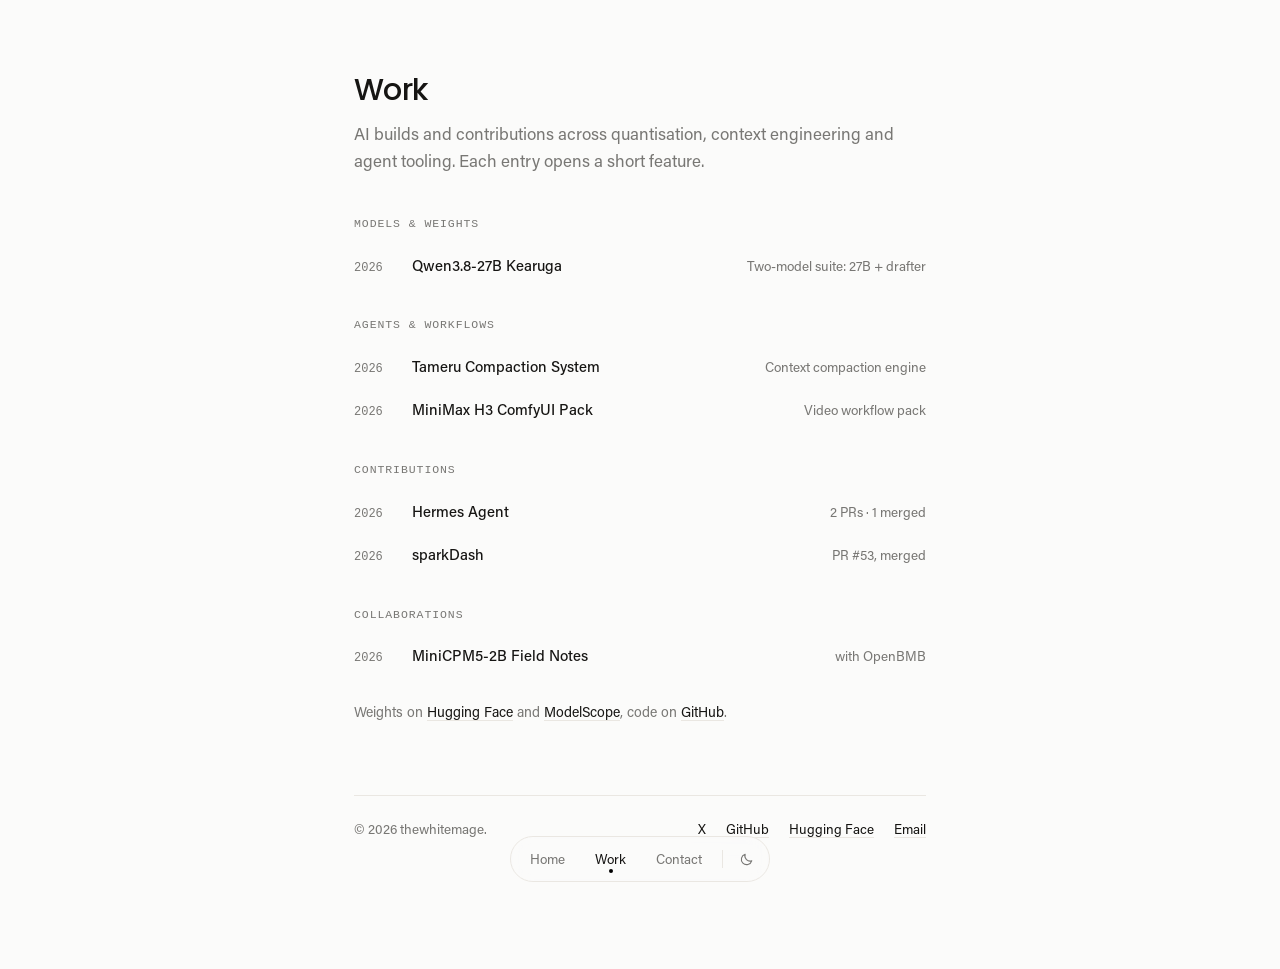
==== work.html @ 76a87692 "Initial commit: thewhitemage. portfolio site Static HTML/CSS/JS site: home, work index, contact, and" ====
<!DOCTYPE html>
<html lang="en">
<head>
  <meta charset="utf-8">
  <meta name="viewport" content="width=device-width, initial-scale=1">
  <title>Work · thewhitemage.</title>
  <meta name="description" content="AI builds and contributions: quantised models, context compaction, agent tooling and local inference. Each entry opens a short feature.">
  <meta property="og:title" content="Work · thewhitemage.">
  <meta property="og:description" content="AI builds and contributions: quantised models, context compaction, agent tooling and local inference.">
  <meta property="og:type" content="website">
  <link rel="icon" type="image/x-icon" href="assets/favicon.ico">
  <script>
    (function () {
      var t = localStorage.getItem('theme');
      if (!t) t = window.matchMedia('(prefers-color-scheme: dark)').matches ? 'dark' : 'light';
      document.documentElement.dataset.theme = t;
    })();
  </script>
  <link rel="stylesheet" href="assets/css/style.css">
</head>
<body>
<a class="skip-link" href="#main">Skip to content</a>

<main id="main" class="wrap">

  <header class="page-head">
    <h1 class="reveal">Work</h1>
    <p class="lede reveal">AI builds and contributions across quantisation, context engineering and agent tooling. Each entry opens a short feature.</p>
  </header>

  <section class="section" style="margin-top:0">
    <h3 class="group-label reveal">Models &amp; weights</h3>
    <ul class="rows">
      <li class="reveal">
        <a class="row-link" href="work/qwen-kearuga-dgx-spark.html">
          <span class="row-year">2026</span>
          <span class="row-name">Qwen3.8-27B Kearuga<span class="row-arrow">&rarr;</span></span>
          <span class="row-meta">Two-model suite: 27B + drafter</span>
        </a>
      </li>
    </ul>

    <h3 class="group-label reveal">Agents &amp; workflows</h3>
    <ul class="rows">
      <li class="reveal">
        <a class="row-link" href="work/tameru-compaction-system.html">
          <span class="row-year">2026</span>
          <span class="row-name">Tameru Compaction System<span class="row-arrow">&rarr;</span></span>
          <span class="row-meta">Context compaction engine</span>
        </a>
      </li>
      <li class="reveal">
        <a class="row-link" href="work/minimax-h3-comfyui-pack.html">
          <span class="row-year">2026</span>
          <span class="row-name">MiniMax H3 ComfyUI Pack<span class="row-arrow">&rarr;</span></span>
          <span class="row-meta">Video workflow pack</span>
        </a>
      </li>
    </ul>

    <h3 class="group-label reveal">Contributions</h3>
    <ul class="rows">
      <li class="reveal">
        <a class="row-link" href="work/hermes-agent.html">
          <span class="row-year">2026</span>
          <span class="row-name">Hermes Agent<span class="row-arrow">&rarr;</span></span>
          <span class="row-meta">2 PRs &middot; 1 merged</span>
        </a>
      </li>
      <li class="reveal">
        <a class="row-link" href="work/sparkdash.html">
          <span class="row-year">2026</span>
          <span class="row-name">sparkDash<span class="row-arrow">&rarr;</span></span>
          <span class="row-meta">PR #53, merged</span>
        </a>
      </li>
    </ul>

    <h3 class="group-label reveal">Collaborations</h3>
    <ul class="rows">
      <li class="reveal">
        <a class="row-link" href="work/minicpm5-field-notes.html">
          <span class="row-year">2026</span>
          <span class="row-name">MiniCPM5-2B Field Notes<span class="row-arrow">&rarr;</span></span>
          <span class="row-meta">with OpenBMB</span>
        </a>
      </li>
    </ul>

    <p class="note reveal">Weights on <a class="text-link" href="https://huggingface.co/0xWhiteMage" target="_blank" rel="noopener">Hugging Face</a> and <a class="text-link" href="https://modelscope.ai/organization/WhiteMage" target="_blank" rel="noopener">ModelScope</a>, code on <a class="text-link" href="https://github.com/0xWhiteMage" target="_blank" rel="noopener">GitHub</a>.</p>
  </section>

  <footer class="footer">
    <span>&copy; <span id="year">2026</span> thewhitemage.</span>
    <nav class="footer-links" aria-label="Footer">
      <a class="text-link" href="https://x.com/0xWhiteMage" target="_blank" rel="noopener">X</a>
      <a class="text-link" href="https://github.com/0xWhiteMage" target="_blank" rel="noopener">GitHub</a>
      <a class="text-link" href="https://huggingface.co/0xWhiteMage" target="_blank" rel="noopener">Hugging Face</a>
      <a class="text-link" href="mailto:hello@benjaminang.tv">Email</a>
    </nav>
  </footer>

</main>

<nav class="dock" aria-label="Primary">
  <a href="index.html">Home</a>
  <a href="work.html" aria-current="page">Work</a>
  <a href="contact.html">Contact</a>
  <span class="dock-sep" aria-hidden="true"></span>
  <button id="themeToggle" type="button" aria-label="Toggle light and dark theme" title="Toggle theme">
    <svg class="icon-moon" viewBox="0 0 24 24" fill="none" stroke="currentColor" stroke-width="1.8" stroke-linecap="round" stroke-linejoin="round" aria-hidden="true">
      <path d="M20.4 14.2A8.5 8.5 0 0 1 9.8 3.6a8.5 8.5 0 1 0 10.6 10.6Z"/>
    </svg>
    <svg class="icon-sun" viewBox="0 0 24 24" fill="none" stroke="currentColor" stroke-width="1.8" stroke-linecap="round" aria-hidden="true">
      <circle cx="12" cy="12" r="4.1"/>
      <line x1="12" y1="2.6" x2="12" y2="4.7"/>
      <line x1="12" y1="19.3" x2="12" y2="21.4"/>
      <line x1="2.6" y1="12" x2="4.7" y2="12"/>
      <line x1="19.3" y1="12" x2="21.4" y2="12"/>
      <line x1="5.4" y1="5.4" x2="6.9" y2="6.9"/>
      <line x1="17.1" y1="17.1" x2="18.6" y2="18.6"/>
      <line x1="5.4" y1="18.6" x2="6.9" y2="17.1"/>
      <line x1="17.1" y1="6.9" x2="18.6" y2="5.4"/>
    </svg>
  </button>
</nav>

<script src="assets/js/site.js"></script>
</body>
</html>
---- assets/css/style.css ----
/* thewhitemage. - document-style portfolio
   Type: Poppins (headings), Acumin Pro (body) - self-hosted brand fonts
   Theme: monochrome, black-and-white brand palette (white mage) */

@font-face {
  font-family: 'Poppins';
  font-style: normal;
  font-weight: 500;
  font-display: swap;
  src: url('../fonts/poppins-normal-500-latin.woff2') format('woff2');
}
@font-face {
  font-family: 'Acumin Pro';
  font-style: normal;
  font-weight: 400;
  font-display: swap;
  src: url('../fonts/acumin-pro-normal-400-latin.woff2') format('woff2');
}
@font-face {
  font-family: 'Acumin Pro';
  font-style: normal;
  font-weight: 500;
  font-display: swap;
  src: url('../fonts/acumin-pro-normal-500-latin.woff2') format('woff2');
}

:root {
  --bg: #FBFBFA;
  --ink: #161513;
  --muted: #787774;
  --line: #EAE7E2;
  --accent: #000000;
  --font-display: 'Poppins', 'Helvetica Neue', sans-serif;
  --font-body: 'Acumin Pro', 'Helvetica Neue', sans-serif;
  --font-mono: 'SF Mono', 'JetBrains Mono', 'Cascadia Mono', Consolas, monospace;
  --wrap: 620px;
}

html[data-theme="dark"] {
  --bg: #141311;
  --ink: #ECEAE7;
  --muted: #9B9893;
  --line: #2A2825;
  --accent: #FFFFFF;
}
@media (prefers-color-scheme: dark) {
  html:not([data-theme]) {
    --bg: #141311;
    --ink: #ECEAE7;
    --muted: #9B9893;
    --line: #2A2825;
    --accent: #FFFFFF;
  }
}

* { box-sizing: border-box; margin: 0; padding: 0; }

html {
  scroll-behavior: smooth;
  -webkit-text-size-adjust: 100%;
}

body {
  background: var(--bg);
  color: var(--ink);
  font-family: var(--font-body);
  font-size: 16px;
  line-height: 1.7;
  -webkit-font-smoothing: antialiased;
  text-rendering: optimizeLegibility;
}

::selection { background: var(--ink); color: var(--bg); }

img { display: block; max-width: 100%; }
a { color: inherit; }
ul { list-style: none; }

.wrap {
  max-width: var(--wrap);
  margin-inline: auto;
  padding: 72px 24px 128px;
}

.skip-link {
  position: absolute;
  left: -9999px;
  top: 0;
  background: var(--ink);
  color: var(--bg);
  padding: 8px 14px;
  z-index: 100;
}
.skip-link:focus { left: 8px; top: 8px; }

.text-link {
  color: var(--ink);
  text-decoration: underline;
  text-decoration-color: var(--line);
  text-underline-offset: 3px;
  transition: text-decoration-color 0.15s ease;
}
.text-link:hover { text-decoration-color: var(--ink); }

/* ---------- Bottom dock nav ---------- */

.dock {
  position: fixed;
  left: 50%;
  bottom: 18px;
  transform: translateX(-50%);
  z-index: 50;
  display: flex;
  align-items: center;
  gap: 2px;
  padding: 5px;
  border: 1px solid var(--line);
  border-radius: 999px;
  background: color-mix(in srgb, var(--bg) 82%, transparent);
  -webkit-backdrop-filter: saturate(160%) blur(10px);
  backdrop-filter: saturate(160%) blur(10px);
}
.dock a,
.dock button {
  position: relative;
  display: inline-flex;
  align-items: center;
  justify-content: center;
  height: 34px;
  padding: 0 14px;
  border: 0;
  border-radius: 999px;
  background: none;
  color: var(--muted);
  font: inherit;
  font-size: 13.5px;
  text-decoration: none;
  cursor: pointer;
  transition: color 0.15s ease, background-color 0.15s ease;
}
.dock a:hover,
.dock button:hover { color: var(--ink); }
.dock a[aria-current="page"] { color: var(--ink); }
.dock a[aria-current="page"]::after {
  content: '';
  position: absolute;
  left: 50%;
  bottom: 3px;
  width: 4px;
  height: 4px;
  border-radius: 50%;
  background: var(--accent);
  transform: translateX(-50%);
}
.dock-sep {
  width: 1px;
  height: 18px;
  margin: 0 4px;
  background: var(--line);
}
.dock button { padding: 0 10px; }
.dock button svg { width: 15px; height: 15px; }
.dock button:active { transform: scale(0.94); }
.icon-sun { display: none; }
html[data-theme="dark"] .icon-sun { display: block; }
html[data-theme="dark"] .icon-moon { display: none; }

/* ---------- Header ---------- */

.head {
  display: flex;
  align-items: center;
  gap: 20px;
  margin-bottom: 36px;
}
.portrait {
  width: 88px;
  height: 88px;
  object-fit: cover;
  border: 1px solid var(--line);
  border-radius: 10px;
  flex-shrink: 0;
}

.head h1 {
  font-family: var(--font-display);
  font-weight: 500;
  font-size: 30px;
  letter-spacing: -0.02em;
  line-height: 1.15;
}
.role {
  color: var(--muted);
  font-size: 15px;
  margin-top: 4px;
}
/* ---------- Bio ---------- */

.bio p {
  color: var(--ink);
  margin-bottom: 16px;
  max-width: 60ch;
}
.bio p:last-child { margin-bottom: 0; }

/* ---------- Sections ---------- */

.section {
  margin-top: 56px;
}
.section h2 {
  font-family: var(--font-display);
  font-weight: 500;
  font-size: 17px;
  letter-spacing: -0.01em;
  margin-bottom: 16px;
}
.section > p {
  color: var(--muted);
  max-width: 60ch;
}

.group-label {
  font-family: var(--font-mono);
  font-size: 11.5px;
  font-weight: 400;
  text-transform: uppercase;
  letter-spacing: 0.08em;
  color: var(--muted);
  margin: 28px 0 10px;
}
.section h2 + .group-label { margin-top: 0; }

/* ---------- One-liner rows ---------- */

.rows {
  display: flex;
  flex-direction: column;
}
.row {
  display: flex;
  align-items: baseline;
  justify-content: space-between;
  gap: 16px;
  padding: 7px 0;
}
.row-name {
  font-size: 15px;
  font-weight: 500;
  white-space: nowrap;
}
a.row-name {
  text-decoration: underline;
  text-decoration-color: var(--line);
  text-underline-offset: 3px;
  transition: text-decoration-color 0.15s ease;
}
a.row-name:hover { text-decoration-color: var(--ink); }
.row-meta {
  font-size: 13.5px;
  color: var(--muted);
  text-align: right;
}

/* Work rows: whole row is a link, year column + name + tag */
a.row-link {
  display: flex;
  align-items: baseline;
  gap: 14px;
  padding: 9px 0;
  color: inherit;
  text-decoration: none;
}
.row-year {
  flex-shrink: 0;
  width: 44px;
  font-family: var(--font-mono);
  font-size: 12px;
  color: var(--muted);
}
a.row-link .row-name {
  flex: 1;
  min-width: 0;
  white-space: normal;
  text-decoration: underline;
  text-decoration-color: transparent;
  text-underline-offset: 3px;
  transition: text-decoration-color 0.15s ease;
}
a.row-link:hover .row-name { text-decoration-color: var(--ink); }
.row-arrow {
  display: inline-block;
  margin-left: 7px;
  font-weight: 400;
  color: var(--accent);
  opacity: 0;
  transform: translateX(-3px);
  transition: opacity 0.15s ease, transform 0.15s ease;
}
a.row-link:hover .row-arrow { opacity: 1; transform: translateX(0); }
a.row-link .row-meta { flex-shrink: 0; }

.note {
  margin-top: 22px;
  font-size: 14px;
  color: var(--muted);
  max-width: 60ch;
}

/* ---------- Show more (progressive disclosure) ---------- */

.more { overflow: hidden; }
.more-btn {
  display: flex;
  align-items: baseline;
  justify-content: space-between;
  gap: 16px;
  width: 100%;
  padding: 7px 0;
  font: inherit;
  font-size: 15px;
  font-weight: 500;
  text-align: left;
  color: var(--muted);
  background: none;
  border: 0;
  cursor: pointer;
  transition: color 0.15s ease;
}
.more-btn[hidden] { display: none; }
.more-btn:hover { color: var(--ink); }
.more-btn:focus-visible {
  outline: 1px solid var(--ink);
  outline-offset: 3px;
}

/* ---------- Key-value lines (Experience / meta) ---------- */

.kv {
  display: grid;
  grid-template-columns: 128px 1fr;
  gap: 16px;
  padding: 8px 0;
}
.kv-key {
  font-family: var(--font-mono);
  font-size: 11.5px;
  text-transform: uppercase;
  letter-spacing: 0.06em;
  color: var(--muted);
  padding-top: 3px;
}
.kv-val {
  font-size: 14.5px;
  color: var(--muted);
}

/* ---------- Feature page (work detail) ---------- */

.back {
  display: inline-block;
  font-family: var(--font-mono);
  font-size: 12.5px;
  color: var(--muted);
  text-decoration: none;
  margin-bottom: 28px;
  transition: color 0.15s ease;
}
.back:hover { color: var(--ink); }
.back .b-arrow { color: var(--accent); margin-right: 4px; }

.page-head { margin-bottom: 40px; }
.page-head h1 {
  font-family: var(--font-display);
  font-weight: 500;
  font-size: 30px;
  letter-spacing: -0.02em;
  line-height: 1.2;
}
.lede {
  margin-top: 12px;
  font-size: 17px;
  line-height: 1.6;
  color: var(--muted);
  max-width: 56ch;
}

.meta {
  display: grid;
  grid-template-columns: repeat(auto-fit, minmax(120px, 1fr));
  gap: 20px;
  margin-top: 28px;
  padding-top: 20px;
  border-top: 1px solid var(--line);
}
.meta dt {
  font-family: var(--font-mono);
  font-size: 11.5px;
  text-transform: uppercase;
  letter-spacing: 0.06em;
  color: var(--muted);
  margin-bottom: 4px;
}
.meta dd { font-size: 14.5px; }

.article h2 {
  font-family: var(--font-display);
  font-weight: 500;
  font-size: 17px;
  letter-spacing: -0.01em;
  margin: 40px 0 12px;
}
.article h3 {
  font-family: var(--font-display);
  font-weight: 500;
  font-size: 15px;
  margin: 28px 0 10px;
}
.article p {
  margin-bottom: 14px;
  max-width: 60ch;
}
.article ul {
  margin: 0 0 14px;
  max-width: 60ch;
}
.article li {
  position: relative;
  padding-left: 22px;
  margin-bottom: 6px;
}
.article li::before {
  content: '\2192';
  position: absolute;
  left: 0;
  color: var(--accent);
}
.article .tldr {
  margin: 18px 0 20px;
  padding: 16px 18px;
  border: 1px solid var(--line);
  border-radius: 8px;
}
.article .tldr .tldr-label {
  font-family: var(--font-mono);
  font-size: 11.5px;
  text-transform: uppercase;
  letter-spacing: 0.08em;
  color: var(--muted);
  margin-bottom: 8px;
}
.article code {
  font-family: var(--font-mono);
  font-size: 0.85em;
  background: color-mix(in srgb, var(--line) 50%, transparent);
  padding: 1px 5px;
  border-radius: 4px;
}
.article .tldr ul { margin-bottom: 0; }
.article .tldr li:last-child { margin-bottom: 0; }

.pr {
  border-top: 1px solid var(--line);
  padding-top: 22px;
  margin-top: 26px;
}
.pr h3 { margin-bottom: 8px; }
.pr-line {
  font-family: var(--font-mono);
  font-size: 12px;
  color: var(--muted);
  margin-bottom: 14px;
}
.pr-status {
  display: inline-block;
  font-size: 10px;
  letter-spacing: 0.08em;
  text-transform: uppercase;
  padding: 2px 8px;
  border: 1px solid var(--line);
  border-radius: 999px;
  color: var(--muted);
}
.pr-status.is-merged {
  color: var(--accent);
  border-color: color-mix(in srgb, var(--accent) 45%, transparent);
}

/* ---------- Footer ---------- */

.footer {
  margin-top: 72px;
  padding-top: 22px;
  border-top: 1px solid var(--line);
  display: flex;
  align-items: center;
  justify-content: space-between;
  gap: 12px;
  flex-wrap: wrap;
  font-size: 13.5px;
  color: var(--muted);
}
.footer-links {
  display: flex;
  gap: 20px;
}
.footer-links a { font-size: 13.5px; }

/* ---------- Reveal ---------- */

@media (prefers-reduced-motion: no-preference) {
  .reveal {
    opacity: 0;
    transform: translateY(10px);
    transition: opacity 0.55s cubic-bezier(0.16, 1, 0.3, 1),
                transform 0.55s cubic-bezier(0.16, 1, 0.3, 1);
    transition-delay: var(--d, 0ms);
  }
  .reveal.in {
    opacity: 1;
    transform: translateY(0);
  }
}
@media (prefers-reduced-motion: reduce) {
  html { scroll-behavior: auto; }
}

/* ---------- Responsive ---------- */

@media (max-width: 560px) {
  .wrap { padding-top: 48px; }
  .head { gap: 16px; }
  .portrait { width: 72px; height: 72px; }
  .head h1 { font-size: 26px; }
  .row { flex-direction: column; gap: 1px; padding: 9px 0; }
  .row-name { white-space: normal; }
  .row-meta { text-align: left; }
  a.row-link { flex-wrap: wrap; gap: 2px 14px; padding: 11px 0; }
  a.row-link .row-name { flex-basis: calc(100% - 58px); }
  a.row-link .row-meta { flex-basis: 100%; padding-left: 58px; text-align: left; }
  .kv { grid-template-columns: 1fr; gap: 2px; }
  .meta { grid-template-columns: repeat(2, 1fr); }
  .dock a, .dock button { padding: 0 11px; }
}
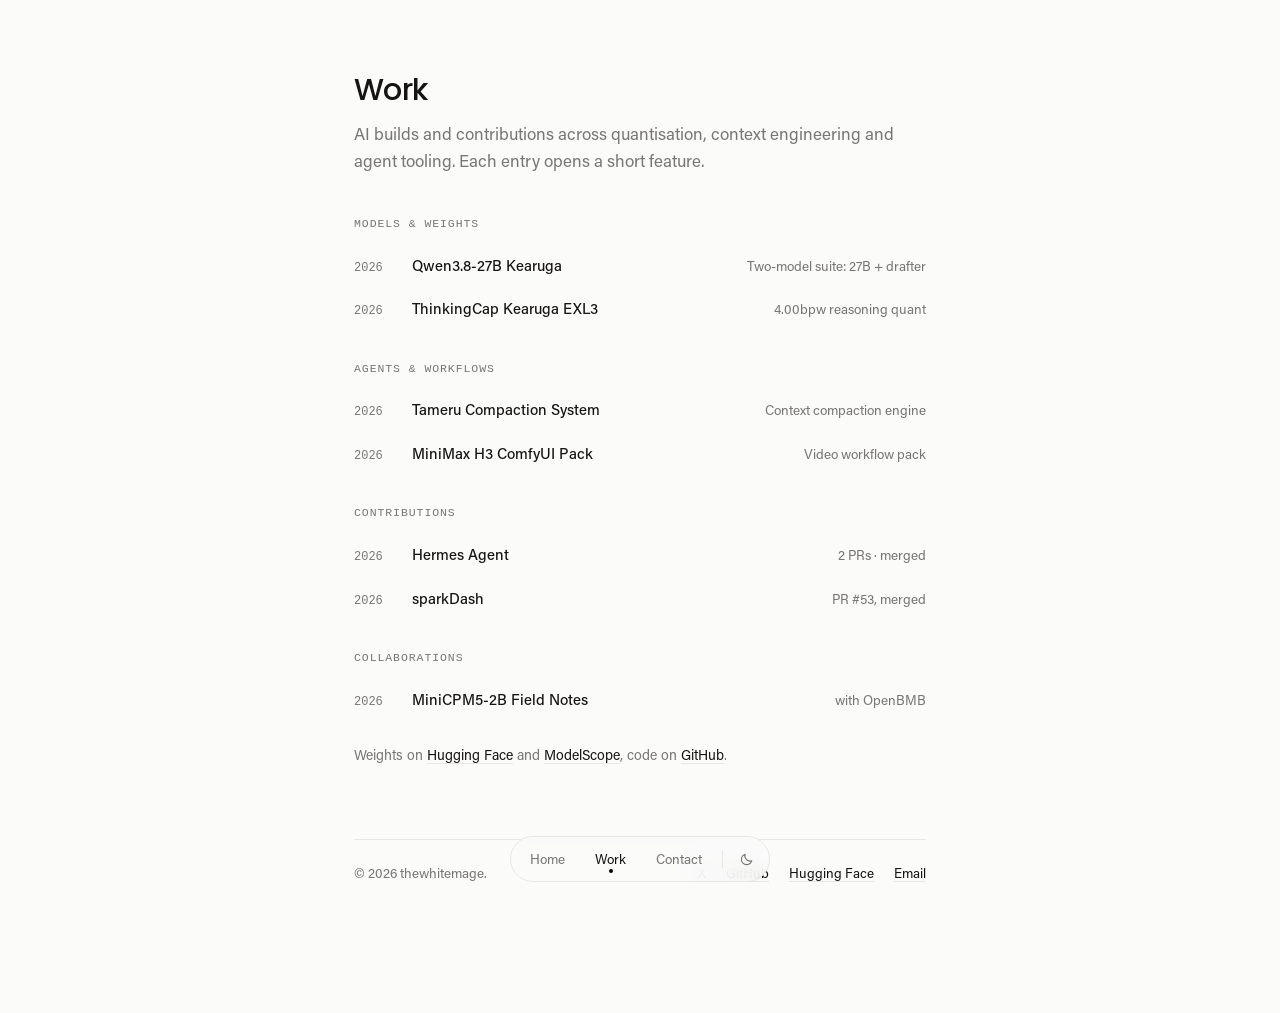
==== commit 0e37a9ee: "Add ThinkingCap Kearuga EXL3 quant; mark Hermes PR #94102 merged Generated with [Devin](https://devi" ====
--- a/work.html
+++ b/work.html
@@ -38,6 +38,13 @@
           <span class="row-meta">Two-model suite: 27B + drafter</span>
         </a>
       </li>
+      <li class="reveal">
+        <a class="row-link" href="work/thinkingcap-kearuga-exl3.html">
+          <span class="row-year">2026</span>
+          <span class="row-name">ThinkingCap Kearuga EXL3<span class="row-arrow">&rarr;</span></span>
+          <span class="row-meta">4.00bpw reasoning quant</span>
+        </a>
+      </li>
     </ul>
 
     <h3 class="group-label reveal">Agents &amp; workflows</h3>
@@ -64,7 +71,7 @@
         <a class="row-link" href="work/hermes-agent.html">
           <span class="row-year">2026</span>
           <span class="row-name">Hermes Agent<span class="row-arrow">&rarr;</span></span>
-          <span class="row-meta">2 PRs &middot; 1 merged</span>
+          <span class="row-meta">2 PRs &middot; merged</span>
         </a>
       </li>
       <li class="reveal">
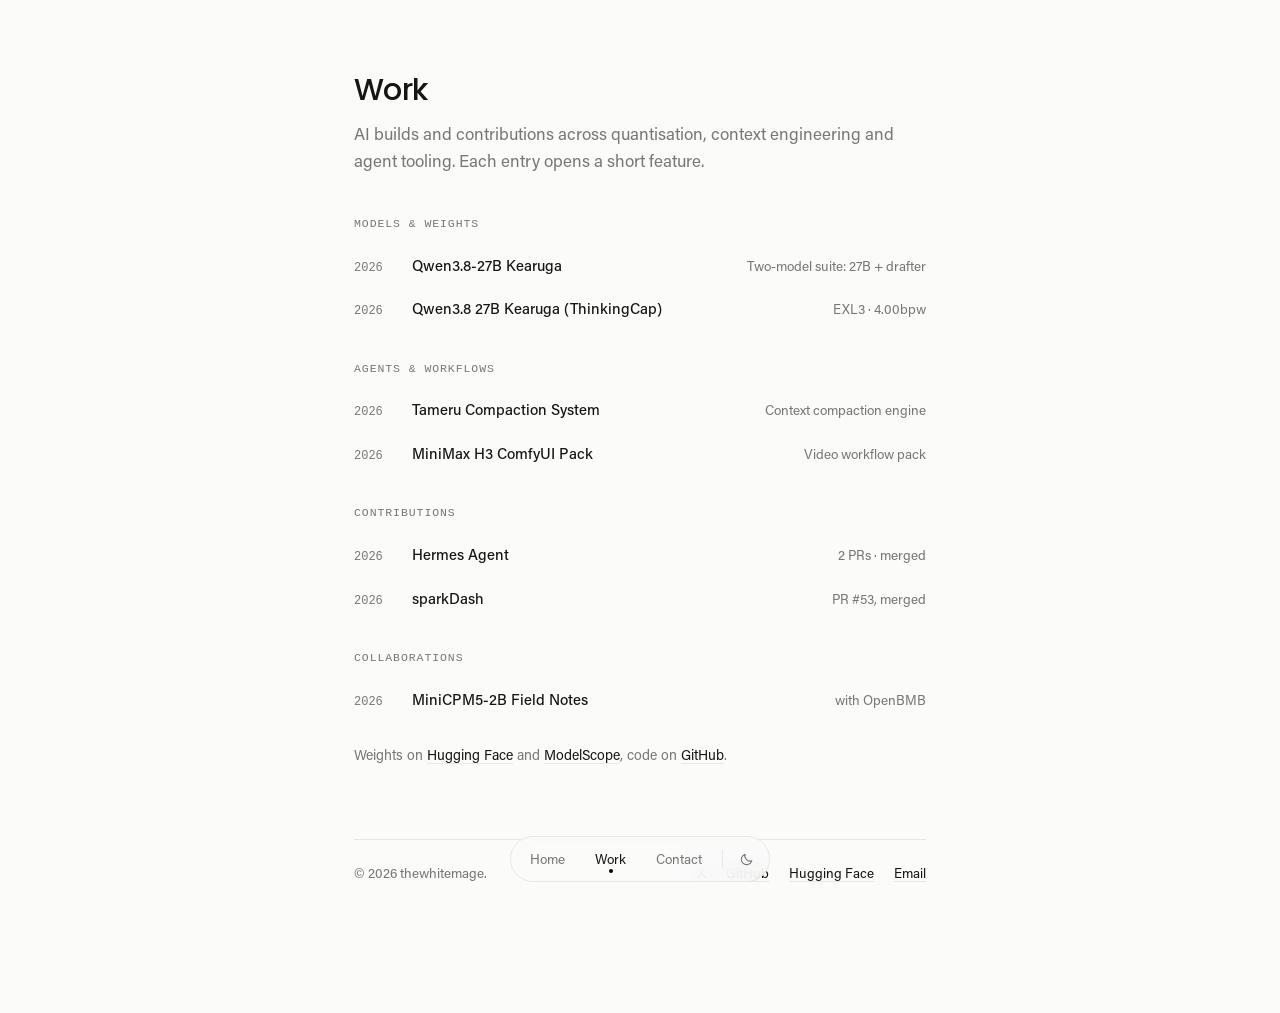
==== commit 4a7404d2: "Feature only the latest quant; relabel ThinkingCap entry Generated with [Devin](https://devin.ai)  C" ====
--- a/work.html
+++ b/work.html
@@ -41,8 +41,8 @@
       <li class="reveal">
         <a class="row-link" href="work/thinkingcap-kearuga-exl3.html">
           <span class="row-year">2026</span>
-          <span class="row-name">ThinkingCap Kearuga EXL3<span class="row-arrow">&rarr;</span></span>
-          <span class="row-meta">4.00bpw reasoning quant</span>
+          <span class="row-name">Qwen3.8 27B Kearuga (ThinkingCap)<span class="row-arrow">&rarr;</span></span>
+          <span class="row-meta">EXL3 &middot; 4.00bpw</span>
         </a>
       </li>
     </ul>
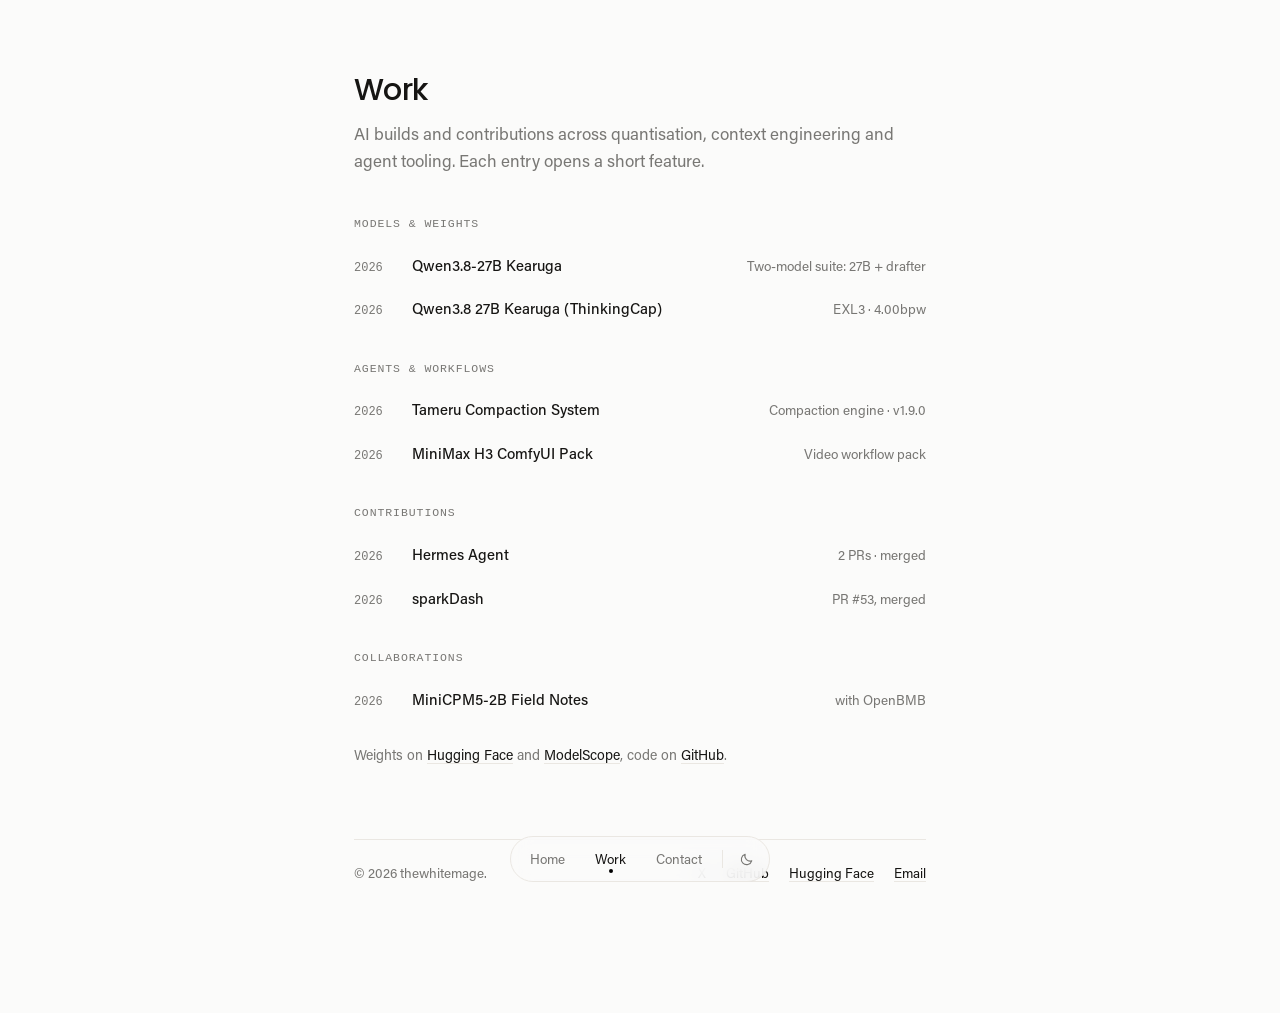
==== commit 618e80af: "Refresh Tameru page for engine 1.9.0 and both harness plugins" ====
--- a/work.html
+++ b/work.html
@@ -53,7 +53,7 @@
         <a class="row-link" href="work/tameru-compaction-system.html">
           <span class="row-year">2026</span>
           <span class="row-name">Tameru Compaction System<span class="row-arrow">&rarr;</span></span>
-          <span class="row-meta">Context compaction engine</span>
+          <span class="row-meta">Compaction engine &middot; v1.9.0</span>
         </a>
       </li>
       <li class="reveal">
